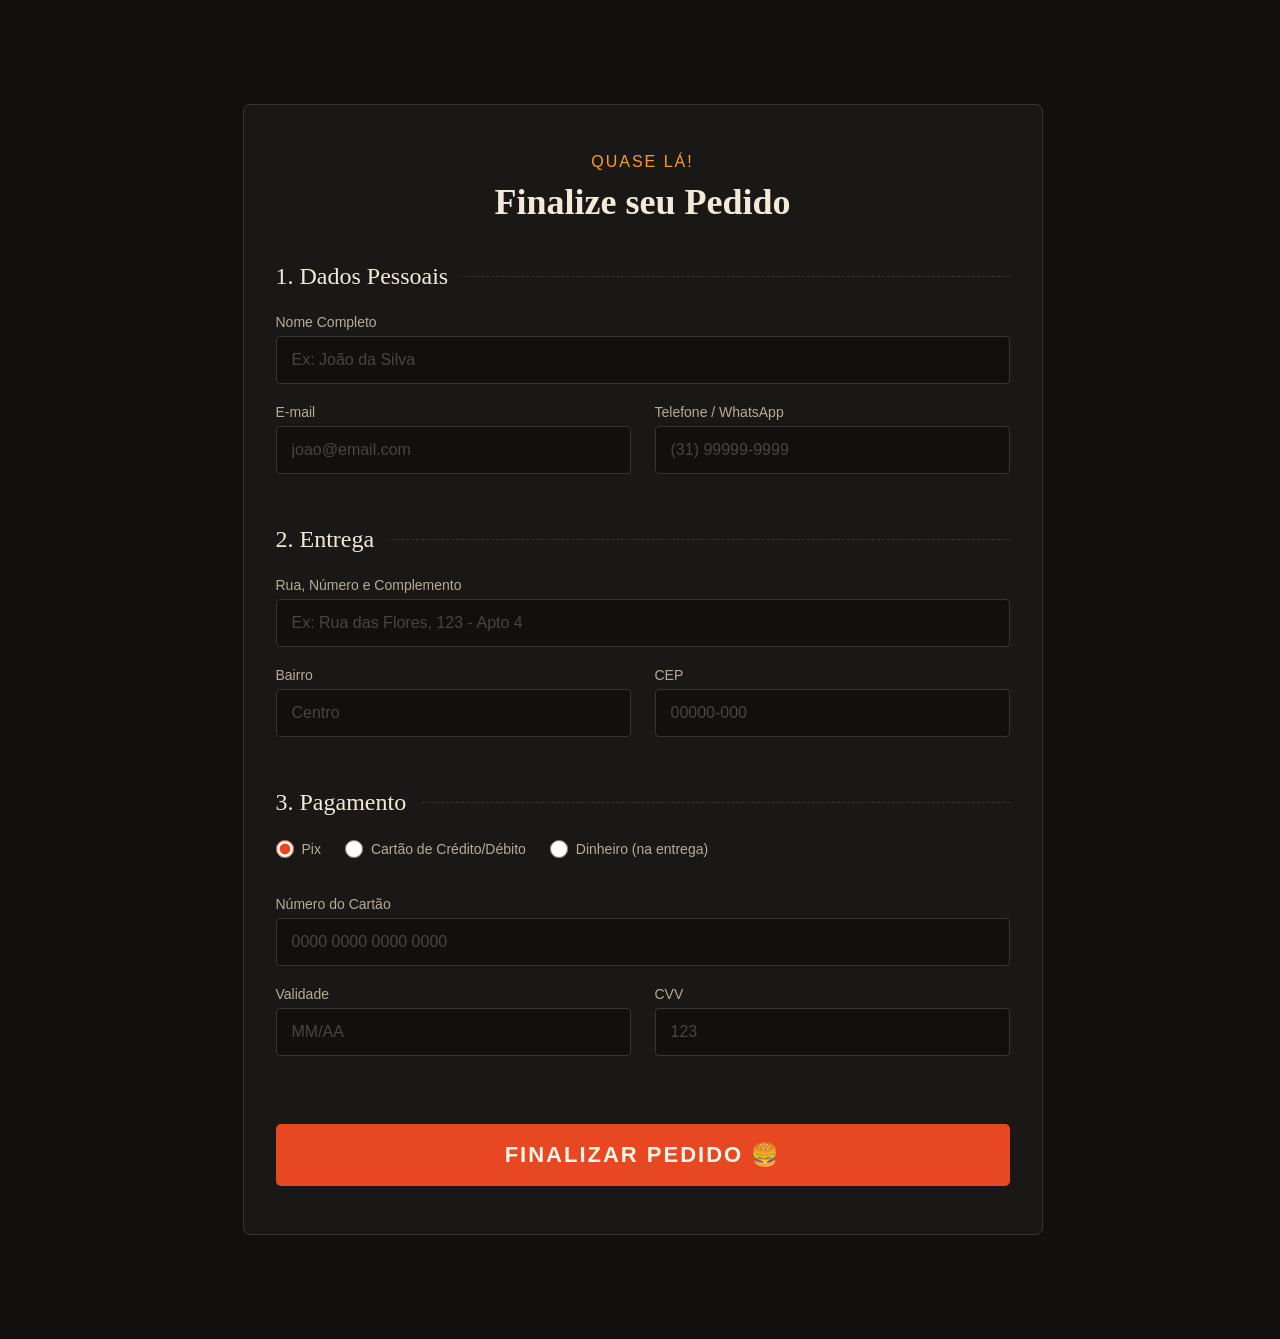
==== pagamento.html @ 1b04ae03 "tudo finalizado" ====
<!DOCTYPE html>
<html lang="en">
<head>
    <meta charset="UTF-8">
    <meta name="viewport" content="width=device-width, initial-scale=1.0">
    <title>Document</title>
    <link rel="stylesheet" href="brasa.css">
</head>
<body>
    <!-- SEÇÃO DE PAGAMENTO -->
<section class="pagamento-section">
    <div class="pagamento-container">
        
        <div class="titulos-pagamento">
            <h2>Quase lá!</h2>
            <h1>Finalize seu Pedido</h1>
        </div>

        <!-- Formulário de Pagamento -->
        <form action="#" method="POST" class="form-pagamento">
            
            <!-- Dados Pessoais -->
            <fieldset>
                <legend>1. Dados Pessoais</legend>
                <div class="input-group">
                    <label for="nome">Nome Completo</label>
                    <input type="text" id="nome" name="nome" required placeholder="Ex: João da Silva">
                </div>
                
                <div class="input-row">
                    <div class="input-group">
                        <label for="email">E-mail</label>
                        <input type="email" id="email" name="email" required placeholder="joao@email.com">
                    </div>
                    <div class="input-group">
                        <label for="telefone">Telefone / WhatsApp</label>
                        <input type="tel" id="telefone" name="telefone" required placeholder="(31) 99999-9999">
                    </div>
                </div>
            </fieldset>

            <!-- Endereço de Entrega -->
            <fieldset>
                <legend>2. Entrega</legend>
                <div class="input-group">
                    <label for="endereco">Rua, Número e Complemento</label>
                    <input type="text" id="endereco" name="endereco" required placeholder="Ex: Rua das Flores, 123 - Apto 4">
                </div>
                
                <div class="input-row">
                    <div class="input-group">
                        <label for="bairro">Bairro</label>
                        <input type="text" id="bairro" name="bairro" required placeholder="Centro">
                    </div>
                    <div class="input-group">
                        <label for="cep">CEP</label>
                        <input type="text" id="cep" name="cep" required placeholder="00000-000">
                    </div>
                </div>
            </fieldset>

            <!-- Forma de Pagamento -->
            <fieldset>
                <legend>3. Pagamento</legend>
                <div class="radio-group">
                    <label class="radio-label">
                        <input type="radio" name="tipo_pagamento" value="pix" checked>
                        Pix
                    </label>
                    <label class="radio-label">
                        <input type="radio" name="tipo_pagamento" value="cartao">
                        Cartão de Crédito/Débito
                    </label>
                    <label class="radio-label">
                        <input type="radio" name="tipo_pagamento" value="dinheiro">
                        Dinheiro (na entrega)
                    </label>
                </div>

                <!-- Simulação de campos de Cartão de Crédito -->
                <div class="cartao-dados">
                    <div class="input-group">
                        <label for="numero_cartao">Número do Cartão</label>
                        <input type="text" id="numero_cartao" name="numero_cartao" placeholder="0000 0000 0000 0000">
                    </div>
                    <div class="input-row">
                        <div class="input-group">
                            <label for="validade">Validade</label>
                            <input type="text" id="validade" name="validade" placeholder="MM/AA">
                        </div>
                        <div class="input-group">
                            <label for="cvv">CVV</label>
                            <input type="text" id="cvv" name="cvv" placeholder="123">
                        </div>
                    </div>
                </div>
            </fieldset>

            <!-- Botão Submit -->
            <button type="submit" class="btn-finalizar">Finalizar Pedido 🍔</button>
            
        </form>
    </div>
</section>
</body>
</html>
---- brasa.css ----
* {
    margin: 0;
    padding: 0;
    box-sizing: border-box;
}
html {
    scroll-behavior: smooth;
}
body {
    background-color: #11100f;
    color: white;
    padding-left: 5px;
}
/* Inicio header */

.container {
    height: 200px;
    width: 100%;
    display: flex;
    top: 0;
    justify-content: space-between;
    flex-direction: row; 
}
.logo img{
    background-image: url(logo.png);
    height: auto;
    width: 150px;   
}
.nave {
    color: rgb(255, 247, 233);
    background-color: #11100f;
    height: 80px;
    width: 100%;
    padding-bottom:200px;
    display: flex;
    justify-content: space-between;
    position: fixed;
    top: 0;
    z-index: 9;
}
.list {
    display: flex;
    align-items: center;
    list-style: none;  
    margin-top: 100px;
}
.list a {
    text-decoration: none;
    color: rgba(255, 247, 233, 0.788);
    padding: 20px;
    font-size: 24px;
}
.list a:hover {
    color: rgb(255, 247, 233);
    transition: 500ms;
}
.pedido {
    display: flex;
    align-items: center;
}
.pedido a {
    text-decoration: none;
    background-color: rgb(231, 71, 33);
    font-family: "Anton", sans-serif;
    letter-spacing: 2px;
    color: rgb(255, 247, 233);
    padding: 10px 20px;
    border-radius: 5px;
    display: inline-block;
}
.pedido a {
    margin-top: 200px;
    margin-right: 7px;
}

/* fim header */

main {
    color: #ff0101;
}
.main {
    width: 100%;
    background-color: #000;
    height: calc(100vh - 80px);
    background-image: url(2fundomain.png);
    background-size:100%;
    display: flex;
    align-items: center;
    padding-left: 10%;
}
.main div{
    font-family: "Fraunces", serif;
}
.main h2 {
    color: #fff;
    font-size: 54px;
}
.main p {
    font-size: 24px;
    font-style: italic;
    color: #f8b65f;
    margin-top: 10px;
    margin-bottom: 35px;
    margin-right: 400px;
    border: 1px solid rgb(255, 136, 0);
    border-radius:7px;
    background-color: #302211c4;
    padding: 10px;
}
.botao {
    display: flex;
    gap: 20px;
}

.btn{
    text-decoration: none;
    padding: 15px 30px;
    border-radius: 4px;
    font-size: 18px;
    font-family: "Anton", sans-serif;
    letter-spacing: 1px;
    text-transform: uppercase;
    transition: 0.3s;
    display: inline-block;
}
.peca {
    background-color: rgb(255, 156, 40);
    color: #fff;
}

.carrinho {
    background-color: transparent;
    border: 2px solid #685b4a;
    color: #fff;
}
.btn:hover {
    transform: translateY(-5px);
    filter: brightness(1.1);
}
button {
    cursor: pointer;
    background-color: rgb(255, 156, 40);
    border: 0;
    padding: 14px;
    border-radius: 4px;
    font-size: 18px;
    font-weight: bold;
    transition: 0.9s;
}
a {
    text-decoration: none;
    color:#000
}
.titulos1 {
    text-align: center;
}
.titulos1 h2{
    font-family:'DM Sans';
    font-style: normal;
    font-weight: 500;
    color: rgb(255, 156, 40);
    letter-spacing: 2px;
}
.titulos1 h1 {
    padding: 10px 0px;  
    color: rgb(244, 234, 215);
}
.div-card {
    display: flex;
    flex-wrap: wrap;   
    justify-content: space-between;
    margin: 0px 40px;
    padding: 10px 0px;
}
.ind-card {
    border: solid 1px rgb(56, 52, 52);
    height: 450px;
    width: 300px;
    border-radius: 7px;
    margin-left: 25px;
}
.ind-card img {
    width: 100%;
    height: 220px;
    display: block;
    border-radius: 7px;
    object-fit: cover;
}   
.conteudocard {
    padding: 20px;
}
.conteudocard h2 {
    font-family:'DM Sans';
    font-style: normal;
    font-weight: 500;
    color: rgb(255, 156, 40);
    letter-spacing: 2px;
    text-align: center;
}
.conteudocard p {
    font-size: 16px;
    color: #b9aa94;
    line-height: 1.2;  
    font-family:'DM Sans';
    margin: 10px;
}
.addburguer{
    display: flex;
    justify-content: space-between;
}
.addburguer p{
    color: rgb(255, 156, 40)
}

/* fim main */

.titulos2 {
    text-align: center;
    margin: 70px 0px 40px 0px
}
.titulos2 h2 {
    font-family: "Fraunces", serif;
    color: rgb(244, 234, 215);
}
.titulos2 p{
    font-family:'DM Sans';
    font-style: normal;
    font-weight: 500;
    color: rgb(255, 156, 40);
    letter-spacing: 2px;
}
.section2 {
    display: grid;
    grid-template-columns: 1fr 1fr 1fr 1fr; 
    font-family:'DM Sans';   
 }
.carddoS2 {
    border-left: solid 1px #59483a;
    padding: 1.5rem;
}
.carddoS2 h3 {
    font-size: 1.1875rem;
    font-weight: 700;
    color: rgb(244, 234, 215);
}
.carddoS2 p {
    margin-top: 10px;
    color: rgb(185, 170, 148);
    font-weight: 400;
}
/*combo*/
.section3 {
    padding: 6.5rem 1.5rem;
}
.titulos3 {
    margin-top: 25px;
}
.titulos3 h1{
    font-family: "Fraunces", serif;
    color: rgb(244, 234, 215);
}
.titulos3 h3{
    font-family:'DM Sans';
    font-style: normal;
    font-weight: 500;
    color: rgb(255, 156, 40);
    letter-spacing: 2px;
}
.combos {
    display: grid;
    grid-template-columns: 1fr 1fr;
    gap: 1.5rem;
    font-family:'DM Sans';
    
}
.combo {
    border: solid 1px rgb(56, 52, 52);
    height: 350px;
    width: 100%;
    border-radius: 7px;
    display: grid;
    grid-template-columns: 1fr 1fr;
    
}
.combo img {
    width: 100%;
    height: 100%;
    border-radius: 7px;
    object-fit: cover;
}
.cardconteudo {
    padding: 1.75rem;
}
.cardconteudo h2 {
    font-style: normal;
    font-weight: 500;
    color: rgb(255, 156, 40);
    letter-spacing: 1px;
}
.cardconteudo h3 {
    color: rgb(244, 234, 215);
    font-size: 1.1875rem;
    font-weight: 700;
    margin-top: 1rem;
}
.cardconteudo p {
    margin-top: 1.5rem;
}
.burguer {
    color: rgb(185, 170, 148);
    font-weight: 400;
}
.ppreço {
    color:rgb(255, 156, 40);
    font-weight: 700;
    margin-top: 50PX;
}

/*Sobre nos*/

.section4 {
    padding: 6.5rem 1.5rem;
}
.divsection4 {
    display: grid;
    grid-template-columns: 1fr 1fr;
    border: solid 1px rgb(56, 52, 52);
    height: 100%;
    width: 100%;
    border-radius: 7px;   
}
.historia {
    display: flex;
    flex-direction: column;
    justify-content: center;
    padding: 3.5rem;
}
.historia h1 {
    font-family: "Fraunces", serif;
    font-size: 1.5rem;
    font-weight: 700;
    color: rgb(244, 234, 215);
    letter-spacing: -0.025em;
}
.historia h2{
    margin-bottom: 1.25rem;
    font-family:'DM Sans';
    font-style: normal;
    font-weight: 500;
    color: rgb(255, 156, 40);
    letter-spacing: 2px;
}
.historia p {
    line-height: 1.625;
    margin-top: 1.5rem;
    color: rgb(185, 170, 148);
    font-family:'DM Sans';
    font-weight: 400;
}
.cozinheiro img {
    width: 100%;
    height: 100%;
    object-fit: cover;
}

/*Feedback*/

.feedback {
    display: flex;
    justify-content: space-between;
    align-items: center;
    margin-bottom: 40px;
    padding: 0px 1.5rem;
}
.divfeedback h1 {
    font-family:'DM Sans';
    font-size: 23px;
    font-weight: 500;
    color: rgb(255, 156, 40);
    letter-spacing: 2px;
    margin-bottom: 5px;
}
.divfeedback h2 {
    font-family: "Fraunces", serif;
    font-weight: 700;
    color: rgb(244, 234, 215);
}
.divfeedback p{
    font-family: "Fraunces", serif;
    font-weight: 700;
    color: rgb(255, 156, 40);
    margin-top: 4px;
}
.feedback a{
    text-decoration: none;
    font-family:'DM Sans';
    font-weight: 700;
    color: rgb(244, 234, 215);
    letter-spacing: 1px;
    border: 1px solid #685b4a;
    min-height: 48px;
    padding: 0 1.3rem;
    display: flex;
    align-items: center;
}
.fotos {
    display: grid;
    grid-template-columns: repeat(6, 1fr);
    gap: 8px;
    margin: 0px 100px;
}
.fotos img{
    width: 100%;
    height: 180px;
    object-fit: cover;
}

/*contato*/

.contato {
    padding: 1.5rem;
}
.divcontato {
    display: grid;
    grid-template-columns: 1fr 1fr;
}
.endereço h1{
    font-family:'DM Sans';
    font-weight: 500;
    font-size: 23px;
    color: rgb(255, 156, 40);
    letter-spacing: 1px;
}
.endereço h2 {
    font-family: "Fraunces", serif;
    font-weight: 700;
    color: rgb(244, 234, 215);
}
.endereço h3{
    font-family:'DM Sans';
    font-weight: 500;
    font-size: 16px;
    color: rgb(255, 156, 40);
    letter-spacing: 0.25px;
    margin-top: 15px;
}
.endereço p {
    font-family:'DM Sans';
    font-weight: 400;
    font-size: 16px;
    color: rgb(185, 170, 148);
    margin-top: 5px;
}
.mapa {
    padding: 10px;
    background-color: #1d1c1a;
    border: 1px solid #494848;
    display: flex;
    justify-content:center ;
}


/*teste google ia*/

/* =========================================
   ESTILOS DA PÁGINA DE PAGAMENTO
   ========================================= */

.pagamento-section {
    padding: 6.5rem 1.5rem;
    display: flex;
    justify-content: center;
    background-color: #11100f; 
}
.pagamento-container {
    width: 100%;
    max-width: 800px;
    background-color: #1a1816; /* Fundo levemente mais claro que o fundo principal para destacar o card */
    border: solid 1px rgb(56, 52, 52);
    border-radius: 7px;
    padding: 3rem 2rem;
}
.titulos-pagamento {
    text-align: center;
    margin-bottom: 2.5rem;
}
.titulos-pagamento h2 {
    font-family: 'DM Sans', sans-serif;
    font-weight: 500;
    color: rgb(255, 156, 40);
    letter-spacing: 2px;
    font-size: 16px;
    text-transform: uppercase;
}

.titulos-pagamento h1 {
    font-family: "Fraunces", serif;
    color: rgb(244, 234, 215);
    margin-top: 10px;
    font-size: 36px;
}

.form-pagamento fieldset {
    border: none;
    border-top: 1px dashed rgb(56, 52, 52);
    margin-bottom: 2rem;
    padding-top: 1.5rem;
}

.form-pagamento legend {
    font-family: "Fraunces", serif;
    color: rgb(244, 234, 215);
    font-size: 1.5rem;
    padding: 0 15px;
    margin-left: -15px;
}

.input-group {
    display: flex;
    flex-direction: column;
    margin-bottom: 1.25rem;
    width: 100%;
}

.input-row {
    display: flex;
    gap: 1.5rem;
}

.input-row .input-group {
    flex: 1; /* Faz os inputs dividirem o espaço igualmente */
}

.form-pagamento label {
    font-family: 'DM Sans', sans-serif;
    color: rgb(185, 170, 148);
    font-size: 14px;
    margin-bottom: 6px;
}

.form-pagamento input[type="text"],
.form-pagamento input[type="email"],
.form-pagamento input[type="tel"] {
    background-color: #11100f;
    border: 1px solid rgb(56, 52, 52);
    color: white;
    padding: 14px 15px;
    border-radius: 4px;
    font-family: 'DM Sans', sans-serif;
    font-size: 16px;
    outline: none;
    transition: 0.3s;
}

.form-pagamento input:focus {
    border-color: rgb(255, 156, 40); /* Borda laranja ao clicar */
    box-shadow: 0 0 5px rgba(255, 156, 40, 0.2);
}

.form-pagamento input::placeholder {
    color: #4a453f;
}

.radio-group {
    display: flex;
    gap: 1.5rem;
    margin-bottom: 2rem;
    flex-wrap: wrap;
}

.radio-label {
    display: flex;
    align-items: center;
    gap: 8px;
    font-family: 'DM Sans', sans-serif;
    color: rgb(244, 234, 215);
    cursor: pointer;
    font-size: 16px;
}

.radio-label input[type="radio"] {
    accent-color: rgb(231, 71, 33);
    width: 18px;
    height: 18px;
    cursor: pointer;
}

.btn-finalizar {
    width: 100%;
    background-color: rgb(231, 71, 33);
    color: rgb(255, 247, 233);
    border: none;
    padding: 18px;
    font-family: "Anton", sans-serif;
    font-size: 22px;
    letter-spacing: 2px;
    border-radius: 5px;
    cursor: pointer;
    text-transform: uppercase;
    transition: 0.3s;
    margin-top: 1rem;
}

.btn-finalizar:hover {
    background-color: rgb(255, 156, 40); /* Muda pro tom de laranja/amarelo */
    transform: translateY(-3px);
}

/* Responsividade do formulário para telas menores */
@media (max-width: 600px) {
    .input-row {
        flex-direction: column;
        gap: 0;
    }
    .pagamento-container {
        padding: 2rem 1.5rem;
    }
    .radio-group {
        flex-direction: column;
        gap: 1rem;
    }
}
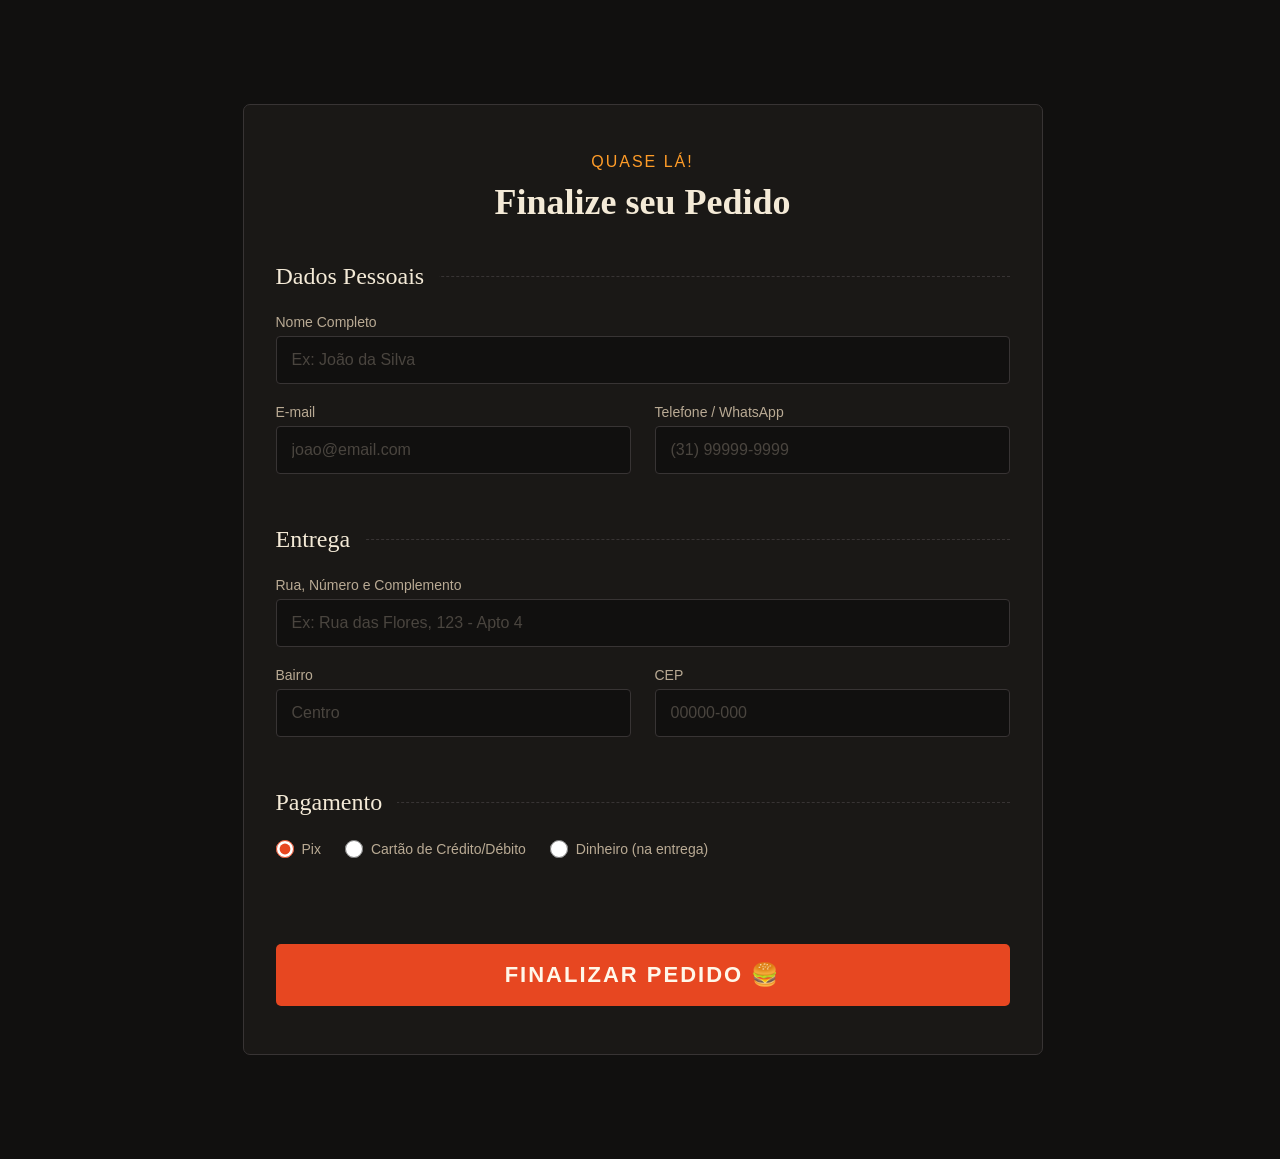
==== commit f00f2ae7: "mudança no local do banco / deploy" ====
--- a/pagamento.html
+++ b/pagamento.html
@@ -17,11 +17,11 @@
         </div>
 
         <!-- Formulário de Pagamento -->
-        <form action="#" method="POST" class="form-pagamento">
+        <form action="brasa.php" method="POST" class="form-pagamento">
             
             <!-- Dados Pessoais -->
             <fieldset>
-                <legend>1. Dados Pessoais</legend>
+                <legend>Dados Pessoais</legend>
                 <div class="input-group">
                     <label for="nome">Nome Completo</label>
                     <input type="text" id="nome" name="nome" required placeholder="Ex: João da Silva">
@@ -41,7 +41,7 @@
 
             <!-- Endereço de Entrega -->
             <fieldset>
-                <legend>2. Entrega</legend>
+                <legend>Entrega</legend>
                 <div class="input-group">
                     <label for="endereco">Rua, Número e Complemento</label>
                     <input type="text" id="endereco" name="endereco" required placeholder="Ex: Rua das Flores, 123 - Apto 4">
@@ -61,7 +61,7 @@
 
             <!-- Forma de Pagamento -->
             <fieldset>
-                <legend>3. Pagamento</legend>
+                <legend>Pagamento</legend>
                 <div class="radio-group">
                     <label class="radio-label">
                         <input type="radio" name="tipo_pagamento" value="pix" checked>
@@ -75,25 +75,7 @@
                         <input type="radio" name="tipo_pagamento" value="dinheiro">
                         Dinheiro (na entrega)
                     </label>
-                </div>
-
-                <!-- Simulação de campos de Cartão de Crédito -->
-                <div class="cartao-dados">
-                    <div class="input-group">
-                        <label for="numero_cartao">Número do Cartão</label>
-                        <input type="text" id="numero_cartao" name="numero_cartao" placeholder="0000 0000 0000 0000">
-                    </div>
-                    <div class="input-row">
-                        <div class="input-group">
-                            <label for="validade">Validade</label>
-                            <input type="text" id="validade" name="validade" placeholder="MM/AA">
-                        </div>
-                        <div class="input-group">
-                            <label for="cvv">CVV</label>
-                            <input type="text" id="cvv" name="cvv" placeholder="123">
-                        </div>
-                    </div>
-                </div>
+                </div>   
             </fieldset>
 
             <!-- Botão Submit -->
--- a/brasa.css
+++ b/brasa.css
@@ -14,7 +14,7 @@
 /* Inicio header */
 
 .container {
-    height: 200px;
+    height: 100px;
     width: 100%;
     display: flex;
     top: 0;
@@ -22,16 +22,18 @@
     flex-direction: row; 
 }
 .logo img{
-    background-image: url(logo.png);
-    height: auto;
-    width: 150px;   
+    background-image: url(img/logo.png);
+    height: 150px;
+    width: 120px;   
+    margin-left: 15px;
+    object-fit: cover;
 }
 .nave {
     color: rgb(255, 247, 233);
     background-color: #11100f;
-    height: 80px;
-    width: 100%;
-    padding-bottom:200px;
+    height: 100px;
+    width: 100%;
+    padding-bottom:20px;
     display: flex;
     justify-content: space-between;
     position: fixed;
@@ -42,13 +44,17 @@
     display: flex;
     align-items: center;
     list-style: none;  
-    margin-top: 100px;
+    margin-top: 40px;
 }
 .list a {
     text-decoration: none;
+    font-family: "Anton", sans-serif;
+    letter-spacing: 2px;
+    font-weight: lighter;
     color: rgba(255, 247, 233, 0.788);
     padding: 20px;
-    font-size: 24px;
+    padding-right: 40px;
+    font-size: 20px;
 }
 .list a:hover {
     color: rgb(255, 247, 233);
@@ -67,10 +73,13 @@
     padding: 10px 20px;
     border-radius: 5px;
     display: inline-block;
-}
-.pedido a {
-    margin-top: 200px;
+    margin-top: 40px;
     margin-right: 7px;
+}
+.pedido a:hover {
+    transform: translateY(-5px);
+    filter: brightness(1.1);
+    transition: 0.7s;
 }
 
 /* fim header */
@@ -82,7 +91,7 @@
     width: 100%;
     background-color: #000;
     height: calc(100vh - 80px);
-    background-image: url(2fundomain.png);
+    background-image: url(img/2fundomain.png);
     background-size:100%;
     display: flex;
     align-items: center;
@@ -92,7 +101,7 @@
     font-family: "Fraunces", serif;
 }
 .main h2 {
-    color: #fff;
+    color: rgb(244, 234, 215);
     font-size: 54px;
 }
 .main p {
@@ -125,13 +134,13 @@
 }
 .peca {
     background-color: rgb(255, 156, 40);
-    color: #fff;
+    color: rgb(244, 234, 215);
 }
 
 .carrinho {
-    background-color: transparent;
+    background-color:#4242426e;
     border: 2px solid #685b4a;
-    color: #fff;
+    color: rgb(244, 234, 215);
 }
 .btn:hover {
     transform: translateY(-5px);
@@ -417,46 +426,143 @@
 
 /*contato*/
 
+.site-footer {
+    width: calc(100% + 5px);
+    margin-left: -5px;
+    background:
+        radial-gradient(ellipse at 12% 0%, rgba(231, 71, 33, 0.12), transparent 38%),
+        #171513;
+    border-top: 1px solid #3b2a20;
+}
 .contato {
-    padding: 1.5rem;
+    max-width: 1240px;
+    margin: 0 auto;
+    padding: 5rem 2rem 4rem;
+    scroll-margin-top: 150px;
+}
+.contato-cabecalho {
+    max-width: 650px;
+    margin-bottom: 2.5rem;
+}
+.footer-eyebrow {
+    color: rgb(255, 156, 40);
+    font-family: 'DM Sans', sans-serif;
+    font-size: 0.8rem;
+    font-weight: 700;
+    letter-spacing: 0.16em;
+    text-transform: uppercase;
+}
+.contato-cabecalho h2 {
+    margin-top: 0.65rem;
+    color: rgb(244, 234, 215);
+    font-family: "Fraunces", serif;
+    font-size: clamp(2rem, 4vw, 3rem);
+    line-height: 1.1;
+}
+.contato-cabecalho > p:last-child {
+    margin-top: 0.85rem;
+    color: rgb(185, 170, 148);
+    font-family: 'DM Sans', sans-serif;
+    line-height: 1.7;
 }
 .divcontato {
     display: grid;
-    grid-template-columns: 1fr 1fr;
-}
-.endereço h1{
-    font-family:'DM Sans';
-    font-weight: 500;
-    font-size: 23px;
-    color: rgb(255, 156, 40);
-    letter-spacing: 1px;
-}
-.endereço h2 {
-    font-family: "Fraunces", serif;
-    font-weight: 700;
-    color: rgb(244, 234, 215);
-}
-.endereço h3{
-    font-family:'DM Sans';
-    font-weight: 500;
-    font-size: 16px;
-    color: rgb(255, 156, 40);
-    letter-spacing: 0.25px;
-    margin-top: 15px;
-}
-.endereço p {
-    font-family:'DM Sans';
-    font-weight: 400;
-    font-size: 16px;
-    color: rgb(185, 170, 148);
-    margin-top: 5px;
+    grid-template-columns: minmax(250px, 0.8fr) minmax(0, 1.2fr);
+    gap: 2rem;
+    align-items: stretch;
+}
+.endereço {
+    display: grid;
+    align-content: center;
+    gap: 1.5rem;
+    padding: 1.75rem;
+    background-color: rgba(255, 255, 255, 0.025);
+    border: 1px solid #39312b;
+    border-radius: 8px;
+}
+.footer-info h3 {
+    margin-bottom: 0.45rem;
+    color: rgb(255, 156, 40);
+    font-family: 'DM Sans', sans-serif;
+    font-size: 0.82rem;
+    font-weight: 700;
+    letter-spacing: 0.08em;
+    text-transform: uppercase;
+}
+.footer-info p,
+.footer-info address,
+.footer-social {
+    color: rgb(220, 210, 194);
+    font-family: 'DM Sans', sans-serif;
+    font-size: 0.98rem;
+    font-style: normal;
+    line-height: 1.65;
+}
+.footer-social {
+    display: inline-flex;
+    gap: 0.35rem;
+    margin-top: 0.2rem;
+    color: rgb(255, 156, 40);
+    transition: color 0.2s ease;
+}
+.footer-social span {
+    color: rgb(220, 210, 194);
+}
+.footer-social:hover,
+.footer-social:hover span {
+    color: #fff;
+}
+.footer-social:focus-visible,
+.footer-top:focus-visible,
+.footer-brand:focus-visible {
+    outline: 2px solid rgb(255, 156, 40);
+    outline-offset: 4px;
 }
 .mapa {
-    padding: 10px;
+    min-height: 360px;
+    overflow: hidden;
     background-color: #1d1c1a;
-    border: 1px solid #494848;
-    display: flex;
-    justify-content:center ;
+    border: 1px solid #39312b;
+    border-radius: 8px;
+}
+.mapa iframe {
+    display: block;
+    min-height: 360px;
+    border: 0;
+    filter: grayscale(0.8) contrast(0.95);
+}
+.footer-bottom {
+    display: flex;
+    max-width: 1240px;
+    min-height: 82px;
+    align-items: center;
+    justify-content: space-between;
+    gap: 1rem;
+    margin: 0 auto;
+    padding: 1.25rem 2rem;
+    border-top: 1px solid #39312b;
+    font-family: 'DM Sans', sans-serif;
+}
+.footer-brand {
+    color: rgb(244, 234, 215);
+    font-family: "Anton", sans-serif;
+    font-size: 1.2rem;
+    letter-spacing: 0.08em;
+}
+.footer-brand span {
+    color: rgb(255, 156, 40);
+}
+.footer-bottom p {
+    color: rgb(150, 139, 123);
+    font-size: 0.88rem;
+}
+.footer-top {
+    color: rgb(220, 210, 194);
+    font-size: 0.88rem;
+    transition: color 0.2s ease;
+}
+.footer-top:hover {
+    color: rgb(255, 156, 40);
 }
 
 
@@ -619,4 +725,30 @@
         flex-direction: column;
         gap: 1rem;
     }
+}
+
+@media (max-width: 700px) {
+    .contato {
+        padding: 3.5rem 1.25rem 2.5rem;
+    }
+    .divcontato {
+        grid-template-columns: 1fr;
+        gap: 1.25rem;
+    }
+    .endereço {
+        gap: 1.25rem;
+        padding: 1.5rem;
+    }
+    .mapa,
+    .mapa iframe {
+        min-height: 300px;
+    }
+    .footer-bottom {
+        flex-wrap: wrap;
+        padding: 1.25rem;
+    }
+    .footer-bottom p {
+        order: 1;
+        width: 100%;
+    }
 }
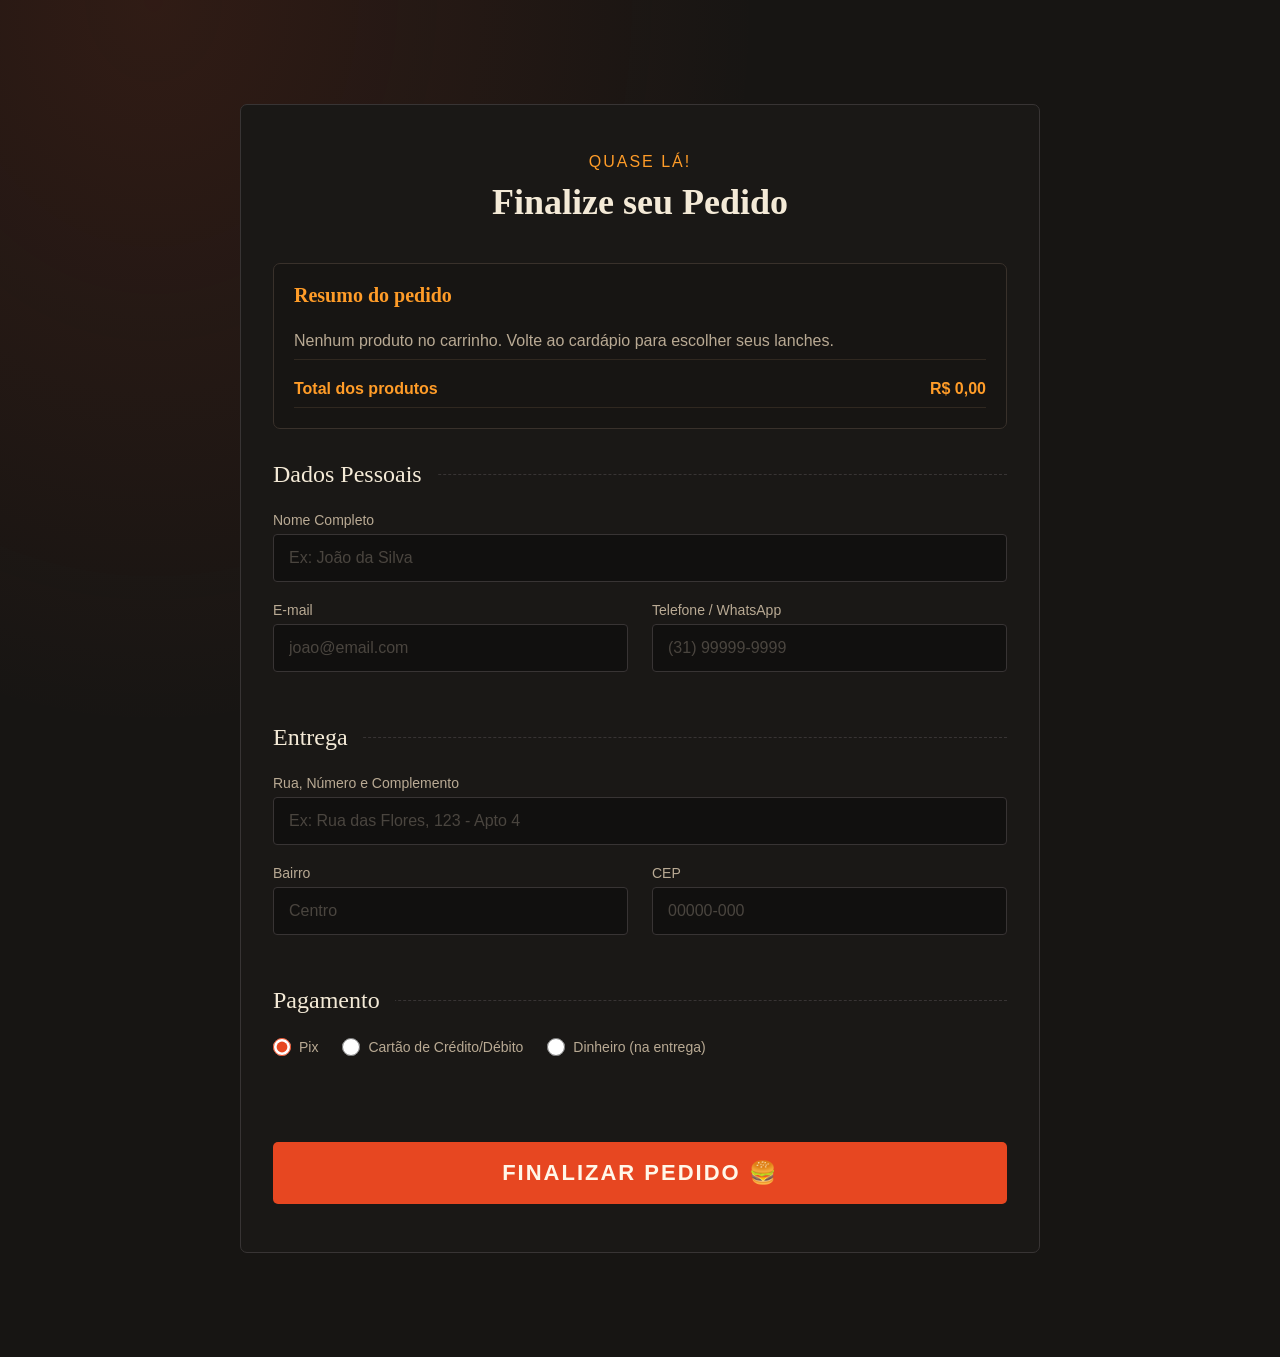
==== commit 7dc0cc42: "Exibir resumo do carrinho na página de pagamento" ====
--- a/pagamento.html
+++ b/pagamento.html
@@ -1,9 +1,9 @@
 <!DOCTYPE html>
-<html lang="en">
+<html lang="pt-BR">
 <head>
     <meta charset="UTF-8">
     <meta name="viewport" content="width=device-width, initial-scale=1.0">
-    <title>Document</title>
+    <title>Finalizar pedido | Brasa Burger</title>
     <link rel="stylesheet" href="brasa.css">
 </head>
 <body>
@@ -17,7 +17,10 @@
         </div>
 
         <!-- Formulário de Pagamento -->
+        <div class="resumo-carrinho-pagamento" data-resumo-carrinho aria-live="polite"></div>
         <form action="brasa.php" method="POST" class="form-pagamento">
+            <input type="hidden" name="itens_pedido" value="">
+            <input type="hidden" name="total_pedido" value="0.00">
             
             <!-- Dados Pessoais -->
             <fieldset>
@@ -84,5 +87,6 @@
         </form>
     </div>
 </section>
+    <script src="carrinho.js" defer></script>
 </body>
 </html>
--- a/brasa.css
+++ b/brasa.css
@@ -5,56 +5,58 @@
 }
 html {
     scroll-behavior: smooth;
+    scroll-padding-top: 100px;
 }
 body {
-    background-color: #11100f;
+    --espaco-lateral: clamp(1rem, 3vw, 2.5rem);
+    --espaco-secao: clamp(2rem, 5vw, 4.5rem);
+    --cor-fundo-site: #171513;
+    --brilho-brasa: radial-gradient(ellipse at 12% 0%, rgba(231, 71, 33, 0.12), transparent 38%);
+    --fundo-site: var(--brilho-brasa), var(--cor-fundo-site);
+    background: var(--fundo-site);
     color: white;
-    padding-left: 5px;
 }
 /* Inicio header */
 
-.container {
-    height: 100px;
-    width: 100%;
-    display: flex;
+header {
+    position: sticky;
     top: 0;
-    justify-content: space-between;
-    flex-direction: row; 
-}
-.logo img{
-    background-image: url(img/logo.png);
-    height: 150px;
-    width: 120px;   
-    margin-left: 15px;
-    object-fit: cover;
+    z-index: 9;
+}
+.logo a,
+.logo img {
+    display: block;
+}
+.logo img {
+    height: 96px;
+    width: auto;
 }
 .nave {
     color: rgb(255, 247, 233);
-    background-color: #11100f;
-    height: 100px;
-    width: 100%;
-    padding-bottom:20px;
-    display: flex;
+    background-color: var(--cor-fundo-site);
+    min-height: 100px;
+    padding: 0 clamp(12px, 2vw, 24px);
+    display: flex;
+    align-items: center;
     justify-content: space-between;
-    position: fixed;
-    top: 0;
-    z-index: 9;
+    gap: 16px;
 }
 .list {
     display: flex;
     align-items: center;
-    list-style: none;  
-    margin-top: 40px;
+    list-style: none;
+    gap: clamp(8px, 2vw, 28px);
 }
 .list a {
+    display: block;
     text-decoration: none;
     font-family: "Anton", sans-serif;
     letter-spacing: 2px;
     font-weight: lighter;
     color: rgba(255, 247, 233, 0.788);
-    padding: 20px;
-    padding-right: 40px;
+    padding: 8px 4px;
     font-size: 20px;
+    white-space: nowrap;
 }
 .list a:hover {
     color: rgb(255, 247, 233);
@@ -63,6 +65,7 @@
 .pedido {
     display: flex;
     align-items: center;
+    gap: 7px;
 }
 .pedido a {
     text-decoration: none;
@@ -70,11 +73,10 @@
     font-family: "Anton", sans-serif;
     letter-spacing: 2px;
     color: rgb(255, 247, 233);
-    padding: 10px 20px;
+    padding: 10px 16px;
     border-radius: 5px;
     display: inline-block;
-    margin-top: 40px;
-    margin-right: 7px;
+    white-space: nowrap;
 }
 .pedido a:hover {
     transform: translateY(-5px);
@@ -82,35 +84,73 @@
     transition: 0.7s;
 }
 
+@media (max-width: 900px) {
+    html {
+        scroll-padding-top: 120px;
+    }
+    .nave {
+        padding: 4px 12px 8px;
+        display: grid;
+        grid-template-columns: auto minmax(0, 1fr);
+        gap: 4px 12px;
+    }
+    .logo {
+        grid-row: span 2;
+    }
+    .logo img {
+        height: 64px;
+    }
+    .list {
+        flex-wrap: wrap;
+        justify-content: center;
+        gap: 0 clamp(2px, 1vw, 8px);
+    }
+    .list a {
+        padding: 8px 3px;
+        font-size: clamp(13px, 4vw, 16px);
+        letter-spacing: 0.5px;
+    }
+    .pedido {
+        flex-wrap: wrap;
+        justify-content: center;
+    }
+    .pedido a {
+        padding: 8px clamp(6px, 2vw, 10px);
+        font-size: clamp(12px, 3.75vw, 14px);
+        letter-spacing: 0.5px;
+    }
+}
+
 /* fim header */
 
-main {
-    color: #ff0101;
-}
 .main {
-    width: 100%;
+    min-height: calc(100vh - 100px);
+    min-height: calc(100svh - 100px);
     background-color: #000;
-    height: calc(100vh - 80px);
-    background-image: url(img/2fundomain.png);
-    background-size:100%;
+    background-image: linear-gradient(90deg, rgb(0 0 0 / 78%), rgb(0 0 0 / 32%)), url(img/2fundomain.png);
+    background-position: center;
+    background-repeat: no-repeat;
+    background-size: cover;
     display: flex;
     align-items: center;
-    padding-left: 10%;
-}
-.main div{
+    padding: var(--espaco-secao) clamp(1rem, 8vw, 9rem);
+}
+.main > div {
+    width: min(100%, 48rem);
     font-family: "Fraunces", serif;
 }
 .main h2 {
     color: rgb(244, 234, 215);
-    font-size: 54px;
+    font-size: clamp(2rem, 5vw, 3.375rem);
+    line-height: 1.08;
 }
 .main p {
-    font-size: 24px;
+    max-width: 34rem;
+    font-size: clamp(1rem, 2.6vw, 1.5rem);
+    line-height: 1.45;
     font-style: italic;
     color: #f8b65f;
-    margin-top: 10px;
-    margin-bottom: 35px;
-    margin-right: 400px;
+    margin: 1rem 0 1.5rem;
     border: 1px solid rgb(255, 136, 0);
     border-radius:7px;
     background-color: #302211c4;
@@ -118,6 +158,7 @@
 }
 .botao {
     display: flex;
+    flex-wrap: wrap;
     gap: 20px;
 }
 
@@ -160,8 +201,18 @@
     text-decoration: none;
     color:#000
 }
+#cardapio,
+.diferenciais,
+.section3,
+.section4,
+.section5 {
+    max-width: 1440px;
+    margin-inline: auto;
+    padding: var(--espaco-secao) var(--espaco-lateral);
+}
 .titulos1 {
     text-align: center;
+    margin-bottom: 1.5rem;
 }
 .titulos1 h2{
     font-family:'DM Sans';
@@ -176,27 +227,30 @@
 }
 .div-card {
     display: flex;
-    flex-wrap: wrap;   
-    justify-content: space-between;
-    margin: 0px 40px;
-    padding: 10px 0px;
+    flex-wrap: wrap;
+    justify-content: center;
+    gap: 24px;
 }
 .ind-card {
     border: solid 1px rgb(56, 52, 52);
-    height: 450px;
-    width: 300px;
+    width: min(300px, calc((100% - 24px) / 2));
+    max-width: 100%;
     border-radius: 7px;
-    margin-left: 25px;
+    display: flex;
+    flex-direction: column;
+    overflow: hidden;
 }
 .ind-card img {
     width: 100%;
-    height: 220px;
+    aspect-ratio: 4 / 3;
     display: block;
-    border-radius: 7px;
     object-fit: cover;
 }   
 .conteudocard {
-    padding: 20px;
+    padding: clamp(1rem, 2.5vw, 1.25rem);
+    display: flex;
+    flex-direction: column;
+    flex: 1;
 }
 .conteudocard h2 {
     font-family:'DM Sans';
@@ -209,23 +263,40 @@
 .conteudocard p {
     font-size: 16px;
     color: #b9aa94;
-    line-height: 1.2;  
+    line-height: 1.5;
     font-family:'DM Sans';
-    margin: 10px;
-}
-.addburguer{
-    display: flex;
+    margin: 0.625rem 0;
+}
+.addburguer {
+    display: flex;
+    align-items: center;
     justify-content: space-between;
+    flex-wrap: wrap;
+    gap: 0.5rem;
+    margin-top: auto;
+    padding-top: 0.5rem;
 }
 .addburguer p{
     color: rgb(255, 156, 40)
 }
+.adicionar-pedido {
+    display: grid;
+    place-items: center;
+    min-width: 44px;
+    min-height: 44px;
+    border-radius: 4px;
+    background-color: rgb(255, 156, 40);
+    font: bold 1.125rem 'DM Sans', sans-serif;
+}
+.adicionar-pedido:hover {
+    filter: brightness(1.1);
+}
 
 /* fim main */
 
 .titulos2 {
     text-align: center;
-    margin: 70px 0px 40px 0px
+    margin-bottom: 1.5rem;
 }
 .titulos2 h2 {
     font-family: "Fraunces", serif;
@@ -240,12 +311,13 @@
 }
 .section2 {
     display: grid;
-    grid-template-columns: 1fr 1fr 1fr 1fr; 
+    grid-template-columns: repeat(4, minmax(0, 1fr));
+    gap: 1rem;
     font-family:'DM Sans';   
  }
 .carddoS2 {
     border-left: solid 1px #59483a;
-    padding: 1.5rem;
+    padding: clamp(0.875rem, 2vw, 1.5rem);
 }
 .carddoS2 h3 {
     font-size: 1.1875rem;
@@ -258,11 +330,8 @@
     font-weight: 400;
 }
 /*combo*/
-.section3 {
-    padding: 6.5rem 1.5rem;
-}
 .titulos3 {
-    margin-top: 25px;
+    margin-bottom: 1.5rem;
 }
 .titulos3 h1{
     font-family: "Fraunces", serif;
@@ -277,28 +346,27 @@
 }
 .combos {
     display: grid;
-    grid-template-columns: 1fr 1fr;
+    grid-template-columns: repeat(2, minmax(0, 1fr));
     gap: 1.5rem;
     font-family:'DM Sans';
     
 }
 .combo {
     border: solid 1px rgb(56, 52, 52);
-    height: 350px;
-    width: 100%;
     border-radius: 7px;
     display: grid;
-    grid-template-columns: 1fr 1fr;
-    
+    grid-template-columns: repeat(2, minmax(0, 1fr));
+    overflow: hidden;
 }
 .combo img {
+    display: block;
     width: 100%;
     height: 100%;
-    border-radius: 7px;
+    aspect-ratio: 4 / 3;
     object-fit: cover;
 }
 .cardconteudo {
-    padding: 1.75rem;
+    padding: clamp(1rem, 2.5vw, 1.75rem);
 }
 .cardconteudo h2 {
     font-style: normal;
@@ -313,7 +381,8 @@
     margin-top: 1rem;
 }
 .cardconteudo p {
-    margin-top: 1.5rem;
+    margin-top: 1rem;
+    line-height: 1.5;
 }
 .burguer {
     color: rgb(185, 170, 148);
@@ -322,27 +391,22 @@
 .ppreço {
     color:rgb(255, 156, 40);
     font-weight: 700;
-    margin-top: 50PX;
 }
 
 /*Sobre nos*/
 
-.section4 {
-    padding: 6.5rem 1.5rem;
-}
 .divsection4 {
     display: grid;
-    grid-template-columns: 1fr 1fr;
+    grid-template-columns: repeat(2, minmax(0, 1fr));
     border: solid 1px rgb(56, 52, 52);
-    height: 100%;
-    width: 100%;
-    border-radius: 7px;   
+    border-radius: 7px;
+    overflow: hidden;
 }
 .historia {
     display: flex;
     flex-direction: column;
     justify-content: center;
-    padding: 3.5rem;
+    padding: clamp(1.25rem, 4vw, 3.5rem);
 }
 .historia h1 {
     font-family: "Fraunces", serif;
@@ -366,7 +430,13 @@
     font-family:'DM Sans';
     font-weight: 400;
 }
+.cozinheiro {
+    position: relative;
+}
 .cozinheiro img {
+    display: block;
+    position: absolute;
+    inset: 0;
     width: 100%;
     height: 100%;
     object-fit: cover;
@@ -378,8 +448,9 @@
     display: flex;
     justify-content: space-between;
     align-items: center;
-    margin-bottom: 40px;
-    padding: 0px 1.5rem;
+    flex-wrap: wrap;
+    gap: 1rem;
+    margin-bottom: 1.5rem;
 }
 .divfeedback h1 {
     font-family:'DM Sans';
@@ -414,31 +485,27 @@
 }
 .fotos {
     display: grid;
-    grid-template-columns: repeat(6, 1fr);
-    gap: 8px;
-    margin: 0px 100px;
-}
-.fotos img{
+    grid-template-columns: repeat(6, minmax(0, 1fr));
+    gap: clamp(0.75rem, 2vw, 1.25rem);
+}
+.fotos img {
+    display: block;
     width: 100%;
-    height: 180px;
+    aspect-ratio: 4 / 3;
     object-fit: cover;
+    border-radius: 7px;
 }
 
 /*contato*/
 
 .site-footer {
-    width: calc(100% + 5px);
-    margin-left: -5px;
-    background:
-        radial-gradient(ellipse at 12% 0%, rgba(231, 71, 33, 0.12), transparent 38%),
-        #171513;
+    background: var(--fundo-site);
     border-top: 1px solid #3b2a20;
 }
 .contato {
     max-width: 1240px;
     margin: 0 auto;
-    padding: 5rem 2rem 4rem;
-    scroll-margin-top: 150px;
+    padding: var(--espaco-secao) var(--espaco-lateral);
 }
 .contato-cabecalho {
     max-width: 650px;
@@ -527,6 +594,8 @@
 }
 .mapa iframe {
     display: block;
+    width: 100%;
+    height: 100%;
     min-height: 360px;
     border: 0;
     filter: grayscale(0.8) contrast(0.95);
@@ -539,7 +608,7 @@
     justify-content: space-between;
     gap: 1rem;
     margin: 0 auto;
-    padding: 1.25rem 2rem;
+    padding: 1.25rem var(--espaco-lateral);
     border-top: 1px solid #39312b;
     font-family: 'DM Sans', sans-serif;
 }
@@ -576,7 +645,7 @@
     padding: 6.5rem 1.5rem;
     display: flex;
     justify-content: center;
-    background-color: #11100f; 
+    background: var(--fundo-site);
 }
 .pagamento-container {
     width: 100%;
@@ -607,6 +676,7 @@
 }
 
 .form-pagamento fieldset {
+    min-inline-size: 0;
     border: none;
     border-top: 1px dashed rgb(56, 52, 52);
     margin-bottom: 2rem;
@@ -626,6 +696,7 @@
     flex-direction: column;
     margin-bottom: 1.25rem;
     width: 100%;
+    min-width: 0;
 }
 
 .input-row {
@@ -647,6 +718,8 @@
 .form-pagamento input[type="text"],
 .form-pagamento input[type="email"],
 .form-pagamento input[type="tel"] {
+    width: 100%;
+    min-width: 0;
     background-color: #11100f;
     border: 1px solid rgb(56, 52, 52);
     color: white;
@@ -698,7 +771,7 @@
     border: none;
     padding: 18px;
     font-family: "Anton", sans-serif;
-    font-size: 22px;
+    font-size: clamp(1rem, 4.5vw, 1.375rem);
     letter-spacing: 2px;
     border-radius: 5px;
     cursor: pointer;
@@ -712,43 +785,340 @@
     transform: translateY(-3px);
 }
 
-/* Responsividade do formulário para telas menores */
+/* Tablets e celulares */
+@media (max-width: 1000px) {
+    .combo {
+        grid-template-columns: minmax(0, 1fr);
+    }
+    .combo img {
+        height: auto;
+        aspect-ratio: 16 / 10;
+    }
+    .section2 {
+        grid-template-columns: repeat(2, minmax(0, 1fr));
+    }
+    .fotos {
+        grid-template-columns: repeat(3, minmax(0, 1fr));
+    }
+}
+
+@media (max-width: 700px) {
+    .divsection4 h2, h1 {
+        text-align: center;
+    }
+    .divsection4,
+    .divcontato {
+        grid-template-columns: minmax(0, 1fr);
+    }
+    .cozinheiro img {
+        position: static;
+        height: auto;
+        aspect-ratio: 4 / 3;
+    }
+    .divcontato {
+        gap: 1.25rem;
+    }
+    .endereço {
+        gap: 1.25rem;
+        padding: 1.5rem;
+    }
+    .mapa,
+    .mapa iframe {
+        min-height: 300px;
+    }
+    .footer-bottom {
+        flex-wrap: wrap;
+    }
+    .footer-bottom p {
+        order: 1;
+        width: 100%;
+    }
+}
+
 @media (max-width: 600px) {
+    html {
+        scroll-padding-top: 8.5rem;
+    }
+    .main {
+        min-height: calc(100vh - 120px);
+        min-height: calc(100svh - 120px);
+        padding: clamp(3rem, 12vw, 5rem) var(--espaco-lateral);
+        background-position: 65% center;
+    }
+    .botao {
+        gap: 0.75rem;
+    }
+    .botao .btn {
+        flex: 1 1 auto;
+        display: flex;
+        align-items: center;
+        justify-content: center;
+        min-height: 44px;
+        padding: 0.625rem 0.75rem;
+        font-size: 1rem;
+        text-align: center;
+    }
+    .ind-card {
+        width: 100%;
+    }
+    .conteudocard {
+        text-align: center;
+    }
+    .combos,
+    .fotos {
+        grid-template-columns: minmax(0, 1fr);
+    }
+    .feedback {
+        flex-direction: column;
+        text-align: center;
+    }
+    .pagamento-section {
+        padding: var(--espaco-secao) var(--espaco-lateral);
+    }
+    .pagamento-container {
+        padding: 2rem var(--espaco-lateral);
+    }
+    .titulos-pagamento h1 {
+        font-size: clamp(1.75rem, 6vw, 2.25rem);
+    }
     .input-row {
         flex-direction: column;
         gap: 0;
     }
-    .pagamento-container {
-        padding: 2rem 1.5rem;
-    }
     .radio-group {
         flex-direction: column;
         gap: 1rem;
     }
 }
 
-@media (max-width: 700px) {
-    .contato {
-        padding: 3.5rem 1.25rem 2.5rem;
-    }
-    .divcontato {
-        grid-template-columns: 1fr;
-        gap: 1.25rem;
-    }
-    .endereço {
-        gap: 1.25rem;
-        padding: 1.5rem;
-    }
-    .mapa,
-    .mapa iframe {
-        min-height: 300px;
-    }
-    .footer-bottom {
-        flex-wrap: wrap;
-        padding: 1.25rem;
-    }
-    .footer-bottom p {
-        order: 1;
-        width: 100%;
-    }
-}+@media (max-width: 480px) {
+    .section2 {
+        grid-template-columns: minmax(0, 1fr);
+    }
+}
+
+
+/* =========================================
+   CARRINHO LATERAL BRASA BURGER
+   ========================================= */
+.carrinho-contador {
+    display: inline-grid;
+    place-items: center;
+    min-width: 1.45rem;
+    height: 1.45rem;
+    margin-left: .35rem;
+    padding: 0 .25rem;
+    border-radius: 50%;
+    background: #171513;
+    color: #ff9c28;
+    font: 700 .8rem 'DM Sans', sans-serif;
+}
+.adicionar-pedido {
+    color: #171513;
+    border: 0;
+    cursor: pointer;
+}
+.adicionar-combo {
+    width: 100%;
+    margin-top: 1rem;
+    padding: .8rem 1rem;
+    border-radius: 4px;
+    background: #e74721;
+    color: #fff7e9;
+    font: 700 .9rem 'DM Sans', sans-serif;
+    transition: filter .2s ease, transform .2s ease;
+}
+.adicionar-combo:hover { filter: brightness(1.1); transform: translateY(-2px); }
+.carrinho-overlay {
+    position: fixed;
+    inset: 0;
+    z-index: 1000;
+    background: rgba(0,0,0,.68);
+    opacity: 0;
+    visibility: hidden;
+    transition: opacity .25s ease, visibility .25s ease;
+}
+.carrinho-overlay.aberto { opacity: 1; visibility: visible; }
+.carrinho-gaveta {
+    position: fixed;
+    z-index: 1001;
+    top: 0;
+    right: 0;
+    width: min(460px, 100%);
+    height: 100dvh;
+    display: flex;
+    flex-direction: column;
+    background: #1b1917;
+    border-left: 1px solid #3b3028;
+    color: #f4ead7;
+    box-shadow: -18px 0 55px rgba(0,0,0,.35);
+    transform: translateX(100%);
+    transition: transform .3s ease;
+}
+.carrinho-gaveta.aberto { transform: translateX(0); }
+.carrinho-topo {
+    display: flex;
+    align-items: center;
+    justify-content: space-between;
+    gap: 1rem;
+    padding: 1.35rem 1.5rem;
+    border-bottom: 1px solid #39312b;
+}
+.carrinho-topo h2 {
+    color: #f4ead7;
+    font: 700 1.45rem 'Fraunces', serif;
+}
+.carrinho-topo p {
+    margin-top: .3rem;
+    color: #b9aa94;
+    font: .85rem 'DM Sans', sans-serif;
+}
+.carrinho-fechar {
+    width: 42px;
+    height: 42px;
+    padding: 0;
+    background: transparent;
+    color: #f4ead7;
+    border: 1px solid #59483a;
+    font: 1.7rem 'DM Sans', sans-serif;
+}
+.carrinho-itens {
+    flex: 1;
+    overflow-y: auto;
+    padding: 1rem 1.25rem;
+}
+.carrinho-vazio {
+    min-height: 100%;
+    display: grid;
+    align-content: center;
+    justify-items: center;
+    gap: .8rem;
+    text-align: center;
+    color: #b9aa94;
+    font: 1rem 'DM Sans', sans-serif;
+}
+.carrinho-vazio strong {
+    color: #f4ead7;
+    font: 700 1.2rem 'Fraunces', serif;
+}
+.carrinho-item {
+    display: grid;
+    grid-template-columns: 76px minmax(0,1fr) auto;
+    gap: .85rem;
+    align-items: center;
+    padding: 1rem 0;
+    border-bottom: 1px solid #39312b;
+}
+.carrinho-item img {
+    width: 76px;
+    height: 76px;
+    object-fit: cover;
+    border-radius: 6px;
+}
+.carrinho-item-nome {
+    color: #f4ead7;
+    font: 600 .95rem 'DM Sans', sans-serif;
+}
+.carrinho-item-preco {
+    margin-top: .35rem;
+    color: #ff9c28;
+    font: 700 .9rem 'DM Sans', sans-serif;
+}
+.carrinho-qtd {
+    display: flex;
+    align-items: center;
+    gap: .65rem;
+    margin-top: .65rem;
+}
+.carrinho-qtd button {
+    width: 30px;
+    height: 30px;
+    padding: 0;
+    background: #302820;
+    color: #ff9c28;
+    font: 700 1rem 'DM Sans', sans-serif;
+}
+.carrinho-qtd span {
+    min-width: 1rem;
+    text-align: center;
+    color: #f4ead7;
+    font: 600 .9rem 'DM Sans', sans-serif;
+}
+.carrinho-remover {
+    border: 0;
+    padding: .3rem;
+    background: transparent;
+    color: #b9aa94;
+    font: .75rem 'DM Sans', sans-serif;
+    cursor: pointer;
+}
+.carrinho-remover:hover { color: #e74721; }
+.carrinho-rodape {
+    padding: 1.25rem 1.5rem calc(1.25rem + env(safe-area-inset-bottom));
+    border-top: 1px solid #39312b;
+    background: #171513;
+}
+.carrinho-subtotal {
+    display: flex;
+    justify-content: space-between;
+    gap: 1rem;
+    margin-bottom: 1rem;
+    color: #b9aa94;
+    font: 1rem 'DM Sans', sans-serif;
+}
+.carrinho-subtotal strong {
+    color: #ff9c28;
+    font-size: 1.15rem;
+}
+.carrinho-checkout {
+    width: 100%;
+    min-height: 52px;
+    display: grid;
+    place-items: center;
+    border-radius: 5px;
+    background: #e74721;
+    color: #fff7e9;
+    font: 700 1rem 'DM Sans', sans-serif;
+    letter-spacing: .04em;
+    text-transform: uppercase;
+}
+.carrinho-checkout:hover { background: #ff9c28; }
+.carrinho-continuar {
+    display: block;
+    margin: .9rem auto 0;
+    padding: .3rem;
+    background: transparent;
+    color: #b9aa94;
+    font: .85rem 'DM Sans', sans-serif;
+}
+.carrinho-continuar:hover { color: #f4ead7; }
+body.carrinho-travado { overflow: hidden; }
+.resumo-carrinho-pagamento {
+    margin-bottom: 2rem;
+    padding: 1.25rem;
+    border: 1px solid #39312b;
+    border-radius: 7px;
+    background: #171513;
+    font-family: 'DM Sans', sans-serif;
+}
+.resumo-carrinho-pagamento h2 {
+    margin-bottom: 1rem;
+    color: #ff9c28;
+    font: 700 1.25rem 'Fraunces', serif;
+}
+.resumo-carrinho-pagamento .resumo-linha {
+    display: flex;
+    justify-content: space-between;
+    gap: 1rem;
+    padding: .55rem 0;
+    color: #b9aa94;
+    border-bottom: 1px solid #302820;
+}
+.resumo-carrinho-pagamento .resumo-total {
+    margin-top: .75rem;
+    color: #ff9c28;
+    font-weight: 700;
+}
+@media (prefers-reduced-motion: reduce) {
+    .carrinho-overlay, .carrinho-gaveta { transition: none; }
+}
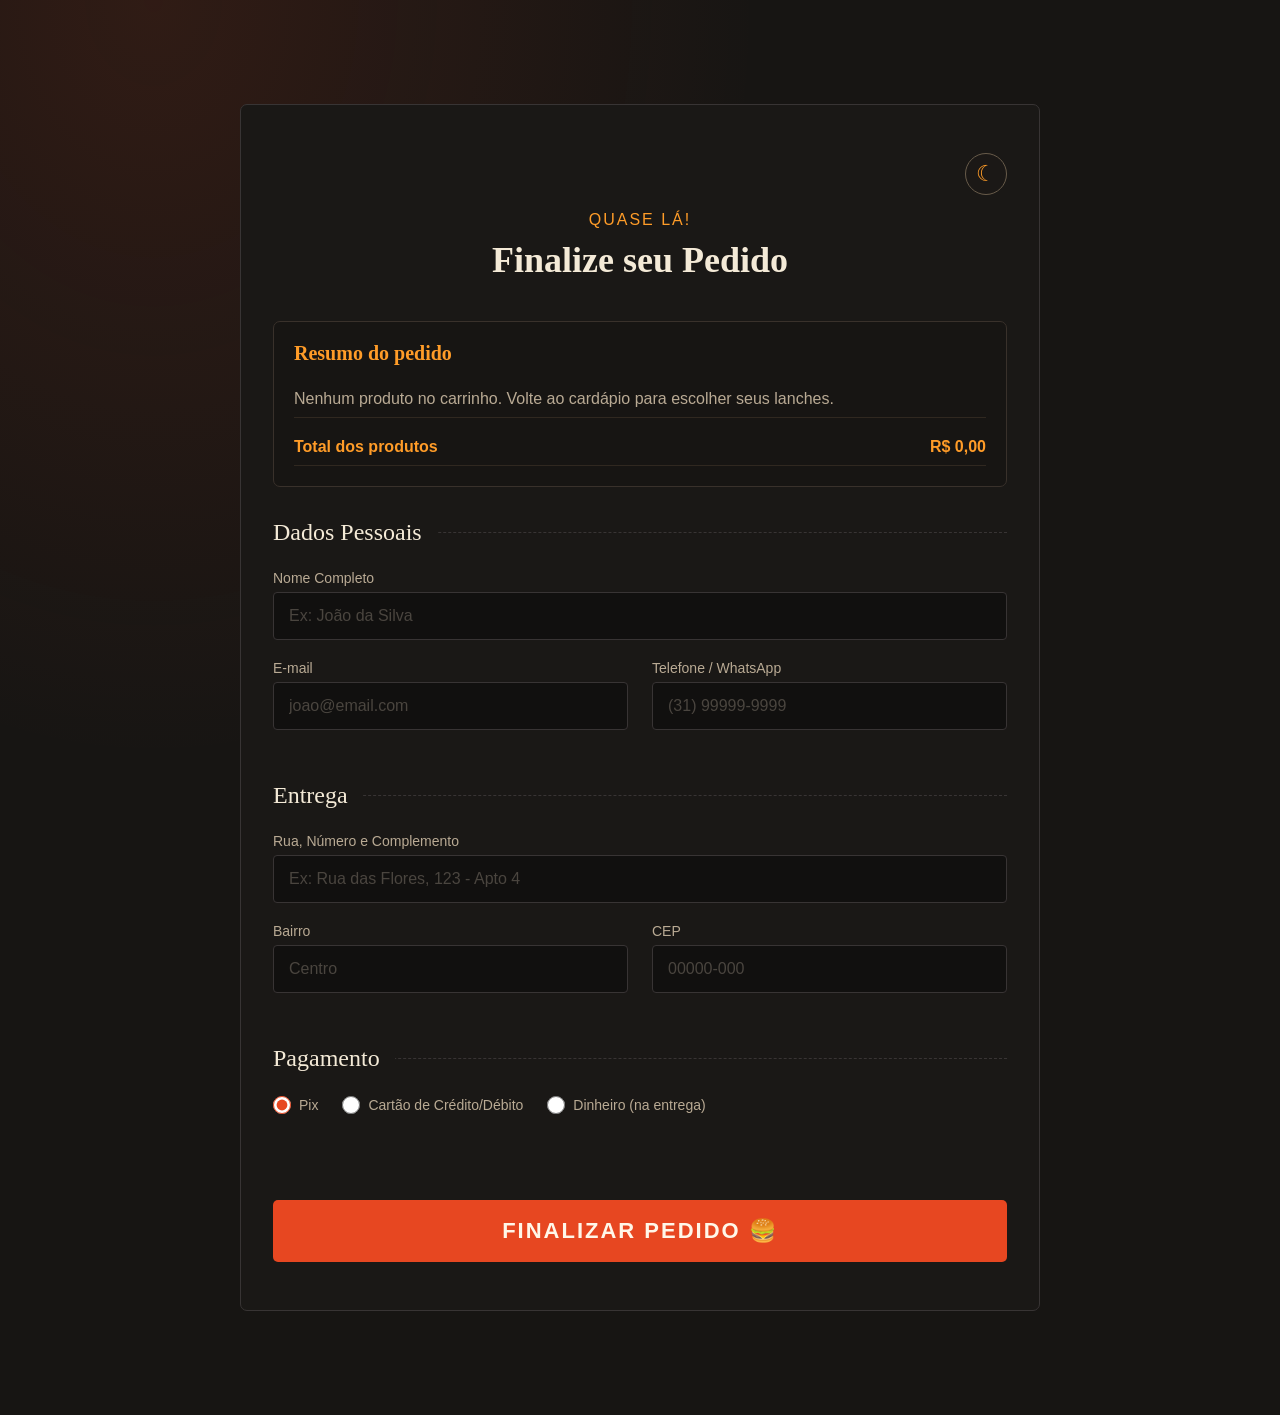
==== commit 32680886: "Adiciona alternância de tema na página de pagamento" ====
--- a/pagamento.html
+++ b/pagamento.html
@@ -10,6 +10,7 @@
     <!-- SEÇÃO DE PAGAMENTO -->
 <section class="pagamento-section">
     <div class="pagamento-container">
+        <div class="pagamento-tema"><button type="button" class="botao-tema" data-tema-toggle aria-label="Ativar modo claro" title="Ativar modo claro"><span data-tema-icone aria-hidden="true">☾</span></button></div>
         
         <div class="titulos-pagamento">
             <h2>Quase lá!</h2>
@@ -87,6 +88,7 @@
         </form>
     </div>
 </section>
+    <script src="tema.js" defer></script>
     <script src="carrinho.js" defer></script>
 </body>
 </html>
--- a/brasa.css
+++ b/brasa.css
@@ -127,7 +127,7 @@
     min-height: calc(100vh - 100px);
     min-height: calc(100svh - 100px);
     background-color: #000;
-    background-image: linear-gradient(90deg, rgb(0 0 0 / 78%), rgb(0 0 0 / 32%)), url(img/2fundomain.png);
+    background-image: linear-gradient(90deg, rgb(0 0 0 / 78%), rgb(0 0 0 / 32%)), url(img/teste.png);
     background-position: center;
     background-repeat: no-repeat;
     background-size: cover;
@@ -803,6 +803,9 @@
 }
 
 @media (max-width: 700px) {
+    .titulos3 h3 {
+        text-align: center;
+    }
     .divsection4 h2, h1 {
         text-align: center;
     }
@@ -1044,15 +1047,6 @@
     color: #f4ead7;
     font: 600 .9rem 'DM Sans', sans-serif;
 }
-.carrinho-remover {
-    border: 0;
-    padding: .3rem;
-    background: transparent;
-    color: #b9aa94;
-    font: .75rem 'DM Sans', sans-serif;
-    cursor: pointer;
-}
-.carrinho-remover:hover { color: #e74721; }
 .carrinho-rodape {
     padding: 1.25rem 1.5rem calc(1.25rem + env(safe-area-inset-bottom));
     border-top: 1px solid #39312b;
@@ -1122,3 +1116,240 @@
 @media (prefers-reduced-motion: reduce) {
     .carrinho-overlay, .carrinho-gaveta { transition: none; }
 }
+
+
+/* Carrossel da galeria de fotos */
+.galeria-carrossel {
+    position: relative;
+    width: 100%;
+    max-width: 1240px;
+    margin: 0 auto;
+    padding: 0 3.25rem 2.2rem;
+}
+.galeria-carrossel .fotos {
+    display: grid;
+    grid-auto-flow: column;
+    grid-auto-columns: calc((100% - 2 * 1rem) / 3);
+    grid-template-columns: none;
+    gap: 1rem;
+    overflow-x: auto;
+    overscroll-behavior-x: contain;
+    scroll-snap-type: x mandatory;
+    scroll-behavior: smooth;
+    scrollbar-width: none;
+    padding: .25rem 0;
+}
+.galeria-carrossel .fotos::-webkit-scrollbar { display: none; }
+.galeria-carrossel .fotos img {
+    width: 100%;
+    aspect-ratio: 4 / 3;
+    object-fit: cover;
+    border-radius: 8px;
+    scroll-snap-align: start;
+    transition: transform .25s ease, filter .25s ease;
+}
+.galeria-carrossel .fotos img:hover {
+    transform: translateY(-3px);
+    filter: brightness(1.08);
+}
+.galeria-seta {
+    position: absolute;
+    z-index: 2;
+    top: 0;
+    bottom: 2.2rem;
+    margin-block: auto;
+    transform: none;
+    width: 44px;
+    height: 44px;
+    display: grid;
+    place-items: center;
+    border: 1px solid #685b4a;
+    border-radius: 50%;
+    background: rgba(27,25,23,.94);
+    color: #ff9c28;
+    font-size: 0;
+    line-height: 0;
+    cursor: pointer;
+    transition: background .2s ease, color .2s ease, border-color .2s ease;
+}
+.galeria-seta::before {
+    content: "";
+    width: 8px;
+    height: 8px;
+    border-top: 2px solid currentColor;
+    border-right: 2px solid currentColor;
+    transform: rotate(45deg);
+}
+.galeria-anterior::before {
+    transform: rotate(-135deg);
+}
+.galeria-seta:hover {
+    background: #e74721;
+    color: #fff7e9;
+    border-color: #e74721;
+}
+.galeria-anterior { left: 0; }
+.galeria-proxima { right: 0; }
+.galeria-paginacao {
+    position: absolute;
+    left: 50%;
+    bottom: 0;
+    transform: translateX(-50%);
+    display: flex;
+    justify-content: center;
+    gap: .55rem;
+}
+.galeria-ponto {
+    width: 8px;
+    height: 8px;
+    padding: 0;
+    border: 0;
+    border-radius: 99px;
+    background: #685b4a;
+    cursor: pointer;
+    transition: width .2s ease, background .2s ease;
+}
+.galeria-ponto.ativo {
+    width: 24px;
+    background: #ff9c28;
+}
+@media (max-width: 900px) {
+    .galeria-carrossel .fotos { grid-auto-columns: calc((100% - 1rem) / 2); }
+}
+@media (max-width: 560px) {
+    .galeria-carrossel { padding: 0 2.4rem 2rem; }
+    .galeria-carrossel .fotos { grid-auto-columns: 100%; gap: .75rem; }
+    .galeria-seta { top: 0; bottom: 2rem; width: 36px; height: 36px; font-size: 1.7rem; }
+    .galeria-anterior { left: 0; }
+    .galeria-proxima { right: 0; }
+}
+@media (prefers-reduced-motion: reduce) {
+    .galeria-carrossel .fotos { scroll-behavior: auto; }
+    .galeria-carrossel .fotos img, .galeria-ponto, .galeria-seta { transition: none; }
+}
+
+/* =========================================
+   TEMA CLARO / ESCURO
+   ========================================= */
+body {
+    --cor-texto-principal: #f4ead7;
+    --cor-texto-secundario: #b9aa94;
+    --cor-superficie: #1b1917;
+    --cor-superficie-elevada: #211e1b;
+    --cor-borda: #39312b;
+    --cor-controle: #302820;
+}
+body.tema-claro {
+    --cor-fundo-site: #f4ead9;
+    --brilho-brasa: radial-gradient(ellipse at 12% 0%, rgba(231, 71, 33, .07), transparent 38%);
+    --fundo-site: var(--brilho-brasa), var(--cor-fundo-site);
+    --cor-texto-principal: #29221b;
+    --cor-texto-secundario: #756657;
+    --cor-superficie: #fff9f0;
+    --cor-superficie-elevada: #f0e3d1;
+    --cor-borda: #e0d1be;
+    --cor-controle: #ead9c4;
+    color: var(--cor-texto-principal);
+}
+.botao-tema {
+    display: inline-grid;
+    place-items: center;
+    flex: 0 0 42px;
+    width: 42px;
+    height: 42px;
+    padding: 0;
+    border: 1px solid #685b4a;
+    border-radius: 50%;
+    background: rgba(27,25,23,.94);
+    color: #ff9c28;
+    font: 1.35rem/1 'DM Sans', sans-serif;
+    cursor: pointer;
+    transition: background .2s ease, color .2s ease, border-color .2s ease, transform .2s ease;
+}
+.botao-tema:hover { transform: rotate(-8deg); }
+body.tema-claro .botao-tema {
+    background: #fff9f0;
+    color: #e74721;
+    border-color: #d8c5ad;
+}
+.pedido .botao-tema { margin-right: 2px; align-self: center; }
+.pedido .botao-tema:hover { filter: brightness(1.08); }
+.pedido .botao-tema span { display: block; line-height: 1; }
+.pedido .botao-tema { padding: 0; }
+.pedido .botao-tema:hover { background-color: #302820; }
+body.tema-claro .pedido .botao-tema:hover { background-color: #f0e3d1; }
+
+/* Superfícies e textos que acompanham o tema */
+body.tema-claro .nave { color: #29221b; }
+body.tema-claro .list a { color: #5e5143; }
+body.tema-claro .list a:hover { color: #e74721; }
+body.tema-claro .main {
+    background-image: linear-gradient(90deg, rgb(25 18 12 / 68%), rgb(25 18 12 / 25%)), url(img/teste.png);
+}
+body.tema-claro .main h2 { color: #fff4df; }
+body.tema-claro .main p { color: #ffe0a8; }
+body.tema-claro .carrinho { background-color: #fff9f0; border-color: #d8c5ad; color: #29221b; }
+body.tema-claro .titulos1 h1,
+body.tema-claro .titulos2 h2,
+body.tema-claro .titulos3 h1,
+body.tema-claro .historia h1,
+body.tema-claro .divfeedback h2,
+body.tema-claro .contato-cabecalho h2 { color: #29221b; }
+body.tema-claro .ind-card,
+body.tema-claro .combo,
+body.tema-claro .divsection4 { border-color: var(--cor-borda); background: var(--cor-superficie); }
+body.tema-claro .conteudocard p,
+body.tema-claro .carddoS2 p,
+body.tema-claro .historia p,
+body.tema-claro .contato-cabecalho > p:last-child { color: var(--cor-texto-secundario); }
+body.tema-claro .carddoS2 { border-left-color: var(--cor-borda); }
+body.tema-claro .carddoS2 h3,
+body.tema-claro .cardconteudo h3 { color: #29221b; }
+body.tema-claro .burguer { color: var(--cor-texto-secundario); }
+body.tema-claro .feedback a { color: #29221b; border-color: #d8c5ad; }
+body.tema-claro .site-footer { border-top-color: var(--cor-borda); }
+body.tema-claro .endereço { background: rgba(255,255,255,.45); border-color: var(--cor-borda); }
+body.tema-claro .footer-info p,
+body.tema-claro .footer-info address,
+body.tema-claro .footer-social span,
+body.tema-claro .footer-top { color: #5e5143; }
+body.tema-claro .footer-bottom { border-top-color: var(--cor-borda); }
+body.tema-claro .footer-brand { color: #29221b; }
+body.tema-claro .footer-bottom p { color: #756657; }
+body.tema-claro .mapa { border-color: var(--cor-borda); }
+body.tema-claro .pagamento-container { background: var(--cor-superficie); border-color: var(--cor-borda); }
+body.tema-claro .titulos-pagamento h1,
+body.tema-claro .form-pagamento legend,
+body.tema-claro .radio-label { color: #29221b; }
+body.tema-claro .form-pagamento label { color: #756657; }
+body.tema-claro .form-pagamento input[type="text"],
+body.tema-claro .form-pagamento input[type="email"],
+body.tema-claro .form-pagamento input[type="tel"] {
+    background: #fffdf8; border-color: #e0d1be; color: #29221b;
+}
+body.tema-claro .form-pagamento input::placeholder { color: #a99a87; }
+body.tema-claro .form-pagamento fieldset { border-top-color: #e0d1be; }
+body.tema-claro .resumo-carrinho-pagamento { background: #f8efe2; border-color: var(--cor-borda); }
+body.tema-claro .resumo-carrinho-pagamento .resumo-linha { color: #756657; border-bottom-color: #e0d1be; }
+body.tema-claro .carrinho-gaveta { background: #fff9f0; border-left-color: #e0d1be; color: #29221b; }
+body.tema-claro .carrinho-topo,
+body.tema-claro .carrinho-item,
+body.tema-claro .carrinho-rodape { border-color: #e0d1be; }
+body.tema-claro .carrinho-topo h2,
+body.tema-claro .carrinho-vazio strong,
+body.tema-claro .carrinho-item-nome,
+body.tema-claro .carrinho-qtd span { color: #29221b; }
+body.tema-claro .carrinho-topo p,
+body.tema-claro .carrinho-vazio,
+body.tema-claro .carrinho-subtotal,
+body.tema-claro .carrinho-continuar { color: #756657; }
+body.tema-claro .carrinho-fechar { color: #29221b; border-color: #d8c5ad; }
+body.tema-claro .carrinho-qtd button { background: #f0e3d1; color: #e74721; }
+body.tema-claro .carrinho-rodape { background: #f4ead9; }
+body.tema-claro .carrinho-continuar:hover { color: #e74721; }
+body.tema-claro .carrinho-contador { background: #fff9f0; color: #e74721; }
+body.tema-claro .galeria-seta { background: rgba(255,249,240,.95); border-color: #d8c5ad; color: #e74721; }
+body.tema-claro .galeria-seta:hover { background: #e74721; color: #fff9f0; border-color: #e74721; }
+body.tema-claro .galeria-ponto { background: #c8b59f; }
+body.tema-claro .galeria-ponto.ativo { background: #e74721; }
+.pagamento-tema { display: flex; justify-content: flex-end; margin-bottom: 1rem; }
